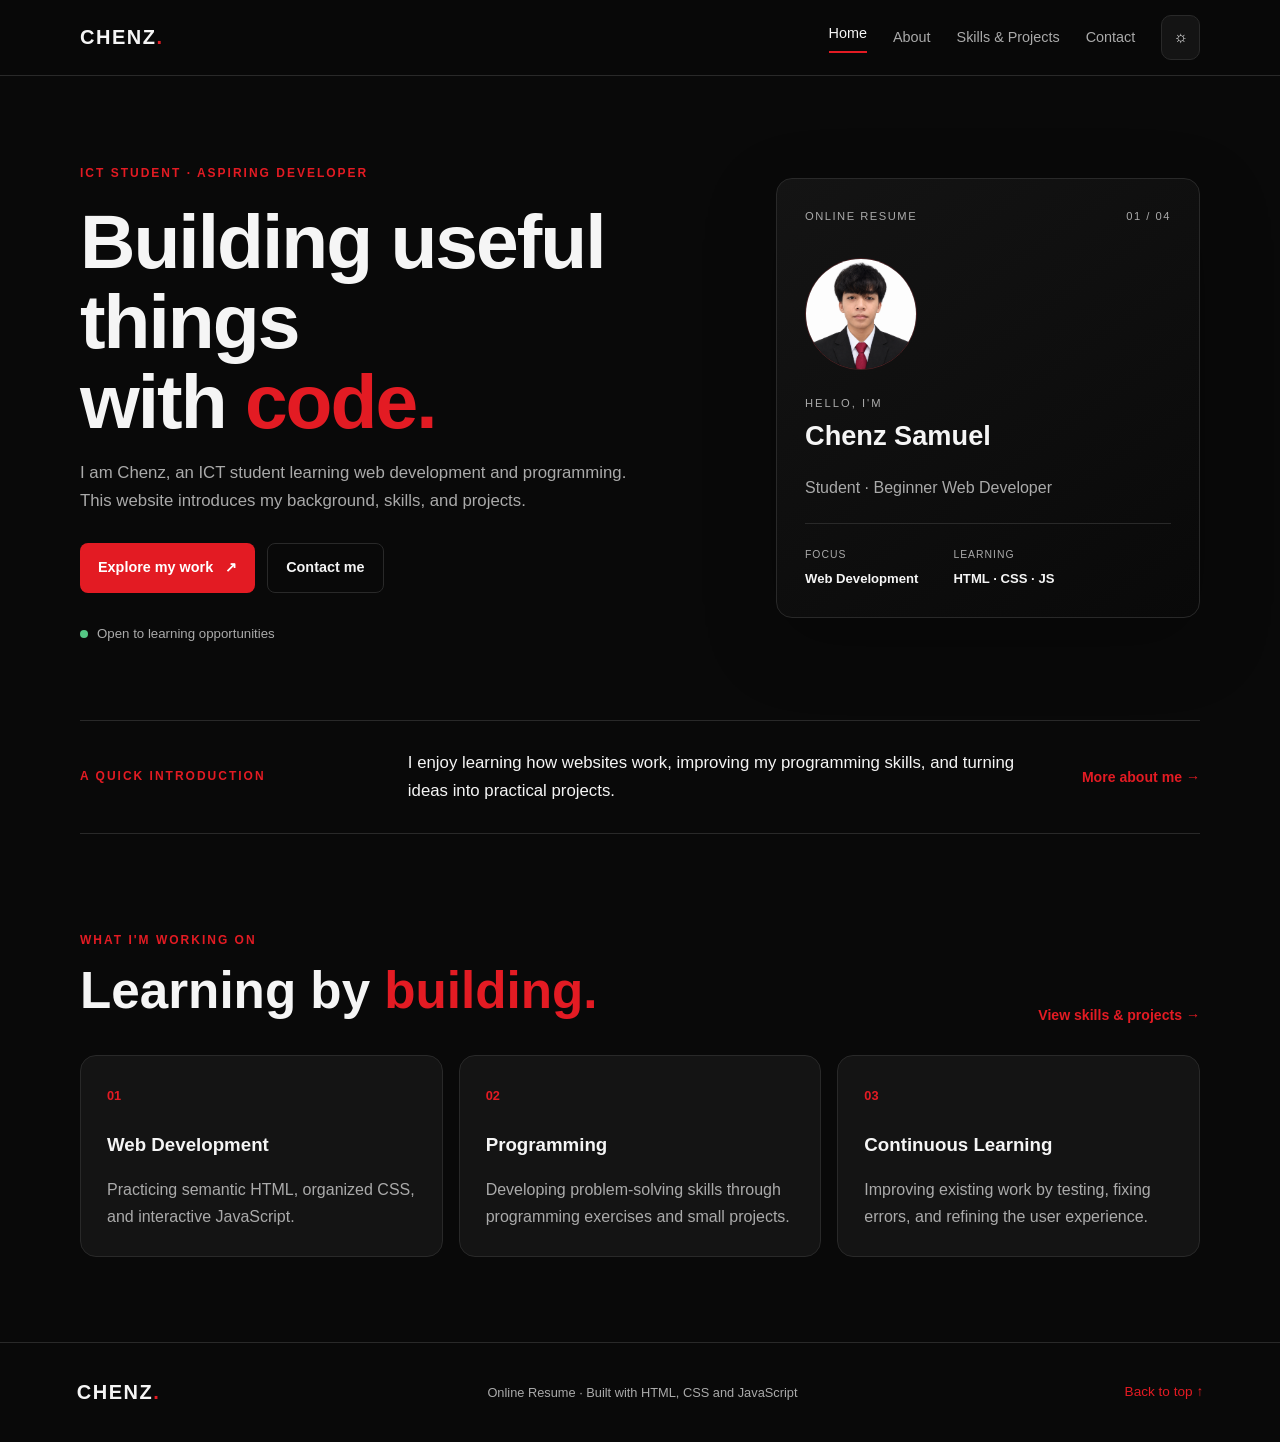
==== index.html @ 20629b26 "Fixed file import" ====
<!DOCTYPE html>
<html lang="en">
<head>
    <meta charset="UTF-8">
    <meta name="viewport" content="width=device-width, initial-scale=1.0">
    <meta name="description" content="Chenz's online resume and portfolio.">

    <title>Chenz | Online Resume</title>

    <link rel="stylesheet" href="assets/css/style.css">
    <script src="assets/js/script.js" defer></script>
</head>
<body>
    <div class="scroll-progress" aria-hidden="true"></div>

    <header class="site-header">
        <a class="brand" href="index.html">
            CHENZ<span>.</span>
        </a>

        <button
            class="menu-toggle"
            type="button"
            aria-label="Open navigation"
            aria-expanded="false"
        >
            ☰
        </button>

        <nav class="nav-links" aria-label="Main navigation">
            <a class="active" href="index.html">Home</a>
            <a href="pages/page1/index.html">About</a>
            <a href="pages/page2/index.html">Skills & Projects</a>
            <a href="pages/page3/index.html">Contact</a>

            <button
                class="theme-toggle"
                type="button"
                aria-label="Toggle light and dark theme"
            >
                ☼
            </button>
        </nav>
    </header>

    <main>
        <section class="hero section-wrap">
            <div class="hero-copy reveal">
                <p class="eyebrow">ICT STUDENT · ASPIRING DEVELOPER</p>

                <h1>
                    Building useful things<br>
                    with <span>code.</span>
                </h1>

                <p class="hero-description">
                    I am Chenz, an ICT student learning web development and
                    programming. This website introduces my background,
                    skills, and projects.
                </p>

                <div class="hero-actions">
                    <a
                        class="button button-primary"
                        href="pages/page2/index.html"
                    >
                        Explore my work
                        <span aria-hidden="true">↗</span>
                    </a>

                    <a
                        class="button button-outline"
                        href="pages/page3/index.html"
                    >
                        Contact me
                    </a>
                </div>

                <div class="hero-meta">
                    <span class="status-dot"></span>
                    Open to learning opportunities
                </div>
            </div>

            <div class="hero-card reveal" aria-label="Profile introduction">
                <div class="card-topline">
                    <span>ONLINE RESUME</span>
                    <span>01 / 04</span>
                </div>

                <div class="profile-mark">
                    <img src="assets/img/formal.png" alt="My Profile Photo">
                </div>

                <p class="card-kicker">HELLO, I'M</p>

                <h2>Chenz Samuel</h2>

                <p class="muted">
                    Student · Beginner Web Developer
                </p>

                <div class="card-rule"></div>

                <div class="quick-facts">
                    <div>
                        <span>FOCUS</span>
                        <strong>Web Development</strong>
                    </div>

                    <div>
                        <span>LEARNING</span>
                        <strong>HTML · CSS · JS</strong>
                    </div>
                </div>
            </div>
        </section>

        <section class="section-wrap intro-strip reveal">
            <p class="eyebrow">A QUICK INTRODUCTION</p>

            <p>
                I enjoy learning how websites work, improving my programming
                skills, and turning ideas into practical projects.
            </p>

            <a class="text-link" href="pages/page1/index.html">
                More about me
                <span aria-hidden="true">→</span>
            </a>
        </section>

        <section class="section-wrap section-block reveal">
            <div class="section-heading">
                <div>
                    <p class="eyebrow">WHAT I'M WORKING ON</p>
                    <h2>
                        Learning by <span>building.</span>
                    </h2>
                </div>

                <a class="text-link" href="pages/page2/index.html">
                    View skills & projects →
                </a>
            </div>

            <div class="feature-grid">
                <article class="feature-card">
                    <span class="feature-number">01</span>

                    <h3>Web Development</h3>

                    <p>
                        Practicing semantic HTML, organized CSS, and
                        interactive JavaScript.
                    </p>
                </article>

                <article class="feature-card">
                    <span class="feature-number">02</span>

                    <h3>Programming</h3>

                    <p>
                        Developing problem-solving skills through programming
                        exercises and small projects.
                    </p>
                </article>

                <article class="feature-card">
                    <span class="feature-number">03</span>

                    <h3>Continuous Learning</h3>

                    <p>
                        Improving existing work by testing, fixing errors,
                        and refining the user experience.
                    </p>
                </article>
            </div>
        </section>
    </main>

    <footer class="site-footer">
        <a class="brand" href="index.html">
            CHENZ<span>.</span>
        </a>

        <p>
            Online Resume · Built with HTML, CSS and JavaScript
        </p>

        <a href="#top" class="back-to-top">
            Back to top ↑
        </a>
    </footer>
</body>
</html>
---- assets/css/style.css ----
/* ResumeV2 Shared Styles */

/* Theme Variables */
:root {
    --bg: #090909;
    --surface: #141414;
    --surface-hover: #1c1c1c;
    --text: #f5f5f5;
    --muted: #aaa;
    --border: #292929;
    --red: #e31b23;
    --nav-height: 76px;
    --content: 1120px;
    --radius: 16px;
    --shadow: 0 24px 70px rgba(0, 0, 0, 0.25);
}

:root[data-theme="light"] {
    --bg: #f6f6f6;
    --surface: #fff;
    --surface-hover: #eee;
    --text: #171717;
    --muted: #5e5e5e;
    --border: #ddd;
    --shadow: 0 20px 60px rgba(0, 0, 0, 0.08);
}

/* Global Styles */
* {
    box-sizing: border-box;
}

html {
    scroll-behavior: smooth;
    scroll-padding-top: calc(var(--nav-height) + 20px);
}

body {
    margin: 0;
    background: var(--bg);
    color: var(--text);
    font-family: Arial, Helvetica, sans-serif;
    line-height: 1.65;
    transition: background 0.25s, color 0.25s;
}

a {
    color: inherit;
    text-decoration: none;
}

button {
    font: inherit;
}

/* Header and Navigation */
.site-header {
    height: var(--nav-height);
    position: sticky;
    top: 0;
    z-index: 20;
    display: flex;
    align-items: center;
    justify-content: space-between;
    padding: 0 max(6%, calc((100% - var(--content)) / 2));
    background: color-mix(in srgb, var(--bg) 90%, transparent);
    backdrop-filter: blur(14px);
    border-bottom: 1px solid var(--border);
}

.brand {
    font-weight: 900;
    letter-spacing: 1.5px;
    font-size: 1.25rem;
}

.brand span,
h1 span,
h2 span {
    color: var(--red);
}

.nav-links {
    display: flex;
    align-items: center;
    gap: 26px;
}

.nav-links a {
    font-size: 0.9rem;
    color: var(--muted);
    transition: color 0.2s;
}

.nav-links a:hover,
.nav-links a.active {
    color: var(--text);
}

.nav-links a.active::after {
    content: "";
    display: block;
    height: 2px;
    background: var(--red);
    margin-top: 5px;
}

.theme-toggle,
.menu-toggle {
    color: var(--text);
    background: var(--surface);
    border: 1px solid var(--border);
    border-radius: 10px;
    padding: 8px 11px;
    cursor: pointer;
}

.menu-toggle {
    display: none;
}

/* Scroll Progress */
.scroll-progress {
    position: fixed;
    top: 0;
    left: 0;
    z-index: 40;
    height: 3px;
    width: 0;
    background: var(--red);
}

/* General Layout */
.section-wrap {
    width: min(var(--content), 88%);
    margin-inline: auto;
}

.eyebrow {
    color: var(--red);
    font-size: 0.75rem;
    font-weight: 800;
    letter-spacing: 2px;
}

/* Hero Section */
.hero {
    min-height: 610px;
    display: grid;
    grid-template-columns: 1.2fr 0.8fr;
    align-items: center;
    gap: 60px;
    padding-block: 76px;
}

.hero h1 {
    font-size: clamp(2.8rem, 6vw, 5rem);
    line-height: 1.04;
    letter-spacing: -2px;
    margin: 18px 0;
}

.hero-description {
    color: var(--muted);
    max-width: 570px;
    font-size: 1.05rem;
}

.hero-actions {
    display: flex;
    gap: 12px;
    flex-wrap: wrap;
    margin-top: 28px;
}

.button {
    display: inline-flex;
    align-items: center;
    justify-content: center;
    gap: 12px;
    padding: 12px 18px;
    border-radius: 8px;
    font-weight: 700;
    font-size: 0.9rem;
    transition: transform 0.2s, background 0.2s;
}

.button:hover {
    transform: translateY(-2px);
}

.button-primary {
    background: var(--red);
    color: white;
}

.button-outline {
    border: 1px solid var(--border);
}

.hero-meta {
    display: flex;
    align-items: center;
    gap: 9px;
    color: var(--muted);
    font-size: 0.83rem;
    margin-top: 30px;
}

.status-dot {
    width: 8px;
    height: 8px;
    background: #54c784;
    border-radius: 50%;
}

/* Hero Profile Card */
.hero-card {
    background: linear-gradient(145deg, var(--surface), var(--bg));
    border: 1px solid var(--border);
    border-radius: var(--radius);
    padding: 28px;
    box-shadow: var(--shadow);
    min-height: 340px;
}

.card-topline {
    display: flex;
    justify-content: space-between;
    color: var(--muted);
    font-size: 0.7rem;
    letter-spacing: 1.5px;
}

.profile-mark {
    width: 112px;
    height: 112px;
    margin: 32px 0 24px;
    border: 1px solid #4a2022;
    border-radius: 50%;
    overflow: hidden;
    background: #211112;
}

.profile-mark img {
    width: 100%;
    height: 100%;
    display: block;
    object-fit: cover;
    object-position: center;
}

.card-kicker {
    font-size: 0.7rem;
    letter-spacing: 2px;
    color: var(--muted);
    margin: 0;
}

.hero-card h2 {
    font-size: 1.7rem;
    margin: 2px 0;
}

.muted {
    color: var(--muted);
}

.card-rule {
    height: 1px;
    background: var(--border);
    margin: 22px 0;
}

.quick-facts {
    display: flex;
    gap: 35px;
}

.quick-facts div {
    display: grid;
    gap: 4px;
}

.quick-facts span {
    font-size: 0.65rem;
    color: var(--muted);
    letter-spacing: 1px;
}

.quick-facts strong {
    font-size: 0.82rem;
}

/* Introduction Section */
.intro-strip {
    border-block: 1px solid var(--border);
    padding: 28px 0;
    display: grid;
    grid-template-columns: 0.7fr 1.5fr auto;
    gap: 25px;
    align-items: center;
}

.intro-strip p {
    margin: 0;
}

.intro-strip > p:nth-child(2) {
    font-size: 1.05rem;
}

.text-link {
    color: var(--red);
    font-weight: 700;
    font-size: 0.88rem;
    white-space: nowrap;
}

/* General Section Blocks */
.section-block {
    padding-block: 85px;
}

.section-heading {
    display: flex;
    justify-content: space-between;
    align-items: end;
    gap: 20px;
    margin-bottom: 28px;
}

.section-heading h2,
.page-heading h1 {
    font-size: clamp(2rem, 4vw, 3.3rem);
    line-height: 1.1;
    margin: 8px 0;
}

/* Feature Cards */
.feature-grid {
    display: grid;
    grid-template-columns: repeat(3, 1fr);
    gap: 16px;
}

.feature-card,
.content-card {
    border: 1px solid var(--border);
    border-radius: var(--radius);
    background: var(--surface);
    padding: 26px;
    transition: transform 0.2s, border-color 0.2s;
}

.feature-card:hover,
.content-card:hover {
    transform: translateY(-4px);
    border-color: #6b272a;
}

.feature-number {
    color: var(--red);
    font-weight: 800;
    font-size: 0.8rem;
}

.feature-card h3 {
    margin: 22px 0 8px;
}

.feature-card p,
.content-card p {
    color: var(--muted);
    margin-bottom: 0;
}

/* Footer */
.site-footer {
    border-top: 1px solid var(--border);
    padding: 26px 6%;
    display: flex;
    align-items: center;
    justify-content: space-between;
    gap: 20px;
}

.site-footer p {
    font-size: 0.8rem;
    color: var(--muted);
}

.back-to-top {
    font-size: 0.85rem;
    color: var(--red);
}

/* Inner Pages */
.page-main {
    min-height: 70vh;
    padding-block: 70px 90px;
}

.page-heading {
    max-width: 780px;
    margin-bottom: 38px;
}

.page-heading > p:last-child {
    color: var(--muted);
    max-width: 650px;
}

.content-grid {
    display: grid;
    grid-template-columns: repeat(2, minmax(0, 1fr));
    gap: 18px;
}

.content-card h2,
.content-card h3 {
    margin-top: 5px;
}

/* Skill Tags */
.tag-list {
    display: flex;
    flex-wrap: wrap;
    gap: 9px;
    margin-top: 18px;
}

.tag {
    border: 1px solid var(--border);
    background: var(--surface);
    border-radius: 30px;
    padding: 6px 12px;
    font-size: 0.82rem;
}

/* Timeline */
.timeline-item {
    border-left: 2px solid var(--red);
    padding: 0 0 24px 22px;
    margin-left: 8px;
}

.timeline-item:last-child {
    padding-bottom: 0;
}

.timeline-item time {
    color: var(--red);
    font-size: 0.8rem;
    font-weight: 700;
}

.timeline-item h3 {
    margin: 5px 0;
}

/* Contact Section */
.contact-layout {
    display: grid;
    grid-template-columns: 0.8fr 1.2fr;
    gap: 24px;
}

.contact-list {
    display: grid;
    gap: 16px;
}

.contact-item {
    padding: 16px;
    border: 1px solid var(--border);
    border-radius: 12px;
}

.contact-item small {
    display: block;
    color: var(--muted);
    margin-bottom: 4px;
}

/* Contact Form */
.contact-form {
    display: grid;
    gap: 14px;
}

.contact-form label {
    display: grid;
    gap: 7px;
    font-size: 0.9rem;
}

.contact-form input,
.contact-form textarea {
    width: 100%;
    padding: 12px;
    border: 1px solid var(--border);
    border-radius: 8px;
    background: var(--bg);
    color: var(--text);
    font: inherit;
}

.contact-form textarea {
    min-height: 140px;
    resize: vertical;
}

.form-note {
    font-size: 0.8rem;
    color: var(--muted);
}

/* Reveal Animation */
.reveal {
    animation: fade-up 0.65s ease both;
}

@keyframes fade-up {
    from {
        opacity: 0;
        transform: translateY(16px);
    }

    to {
        opacity: 1;
        transform: translateY(0);
    }
}

/* Responsive Layout */
@media (max-width: 760px) {
    :root {
        --nav-height: 68px;
    }

    .site-header {
        padding-inline: 6%;
    }

    .menu-toggle {
        display: block;
    }

    .nav-links {
        display: none;
        position: absolute;
        top: calc(var(--nav-height) - 1px);
        left: 0;
        right: 0;
        padding: 20px 6%;
        background: var(--bg);
        border-bottom: 1px solid var(--border);
        align-items: stretch;
        gap: 18px;
    }

    .nav-links.open {
        display: flex;
        flex-direction: column;
    }

    .nav-links a.active::after {
        display: none;
    }

    .hero {
        grid-template-columns: 1fr;
        gap: 35px;
        padding-block: 55px;
    }

    .hero h1 {
        font-size: clamp(2.8rem, 12vw, 4.5rem);
    }

    .hero-card {
        max-width: 520px;
    }

    .intro-strip {
        grid-template-columns: 1fr;
        gap: 12px;
    }

    .section-block {
        padding-block: 60px;
    }

    .section-heading {
        align-items: start;
        flex-direction: column;
    }

    .feature-grid,
    .content-grid,
    .contact-layout {
        grid-template-columns: 1fr;
    }

    .site-footer {
        flex-wrap: wrap;
    }

    .site-footer p {
        order: 3;
        width: 100%;
    }

    .quick-facts {
        gap: 20px;
    }
}

/* Reduced Motion Accessibility */
@media (prefers-reduced-motion: reduce) {
    *,
    *::before,
    *::after {
        scroll-behavior: auto !important;
        animation-duration: 0.01ms !important;
        transition-duration: 0.01ms !important;
    }
}

/* Print Styles */
@media print {
    .site-header,
    .site-footer,
    .scroll-progress,
    .hero-actions,
    .theme-toggle,
    .menu-toggle {
        display: none !important;
    }

    body {
        background: white;
        color: black;
    }

    .hero {
        min-height: auto;
        padding: 20px 0;
    }

    .hero-card,
    .feature-card,
    .content-card {
        box-shadow: none;
        break-inside: avoid;
    }

    .muted,
    .hero-description,
    .feature-card p,
    .content-card p {
        color: #444;
    }
}
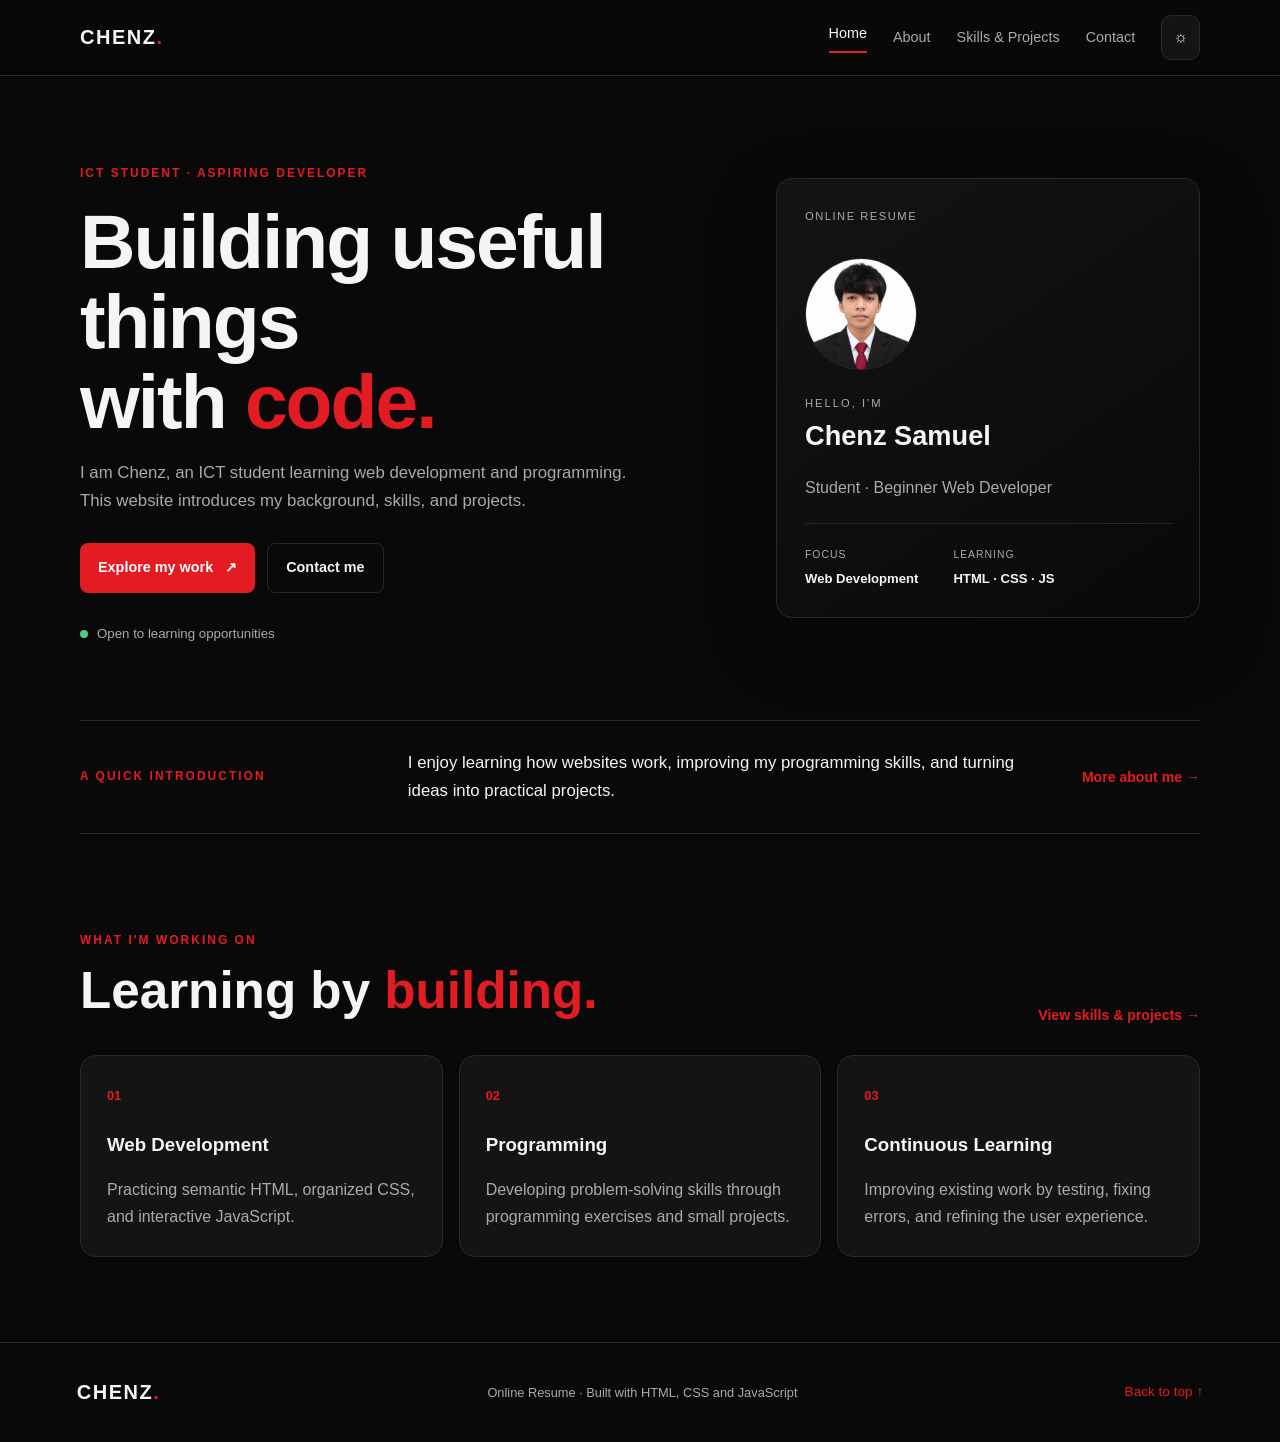
==== commit e9d0b853: "Fixed file content" ====
--- a/index.html
+++ b/index.html
@@ -29,9 +29,9 @@
 
         <nav class="nav-links" aria-label="Main navigation">
             <a class="active" href="index.html">Home</a>
-            <a href="pages/page1/index.html">About</a>
-            <a href="pages/page2/index.html">Skills & Projects</a>
-            <a href="pages/page3/index.html">Contact</a>
+            <a href="pages/about/index.html">About</a>
+            <a href="pages/skills-projects/index.html">Skills & Projects</a>
+            <a href="pages/contact/index.html">Contact</a>
 
             <button
                 class="theme-toggle"
@@ -62,7 +62,7 @@
                 <div class="hero-actions">
                     <a
                         class="button button-primary"
-                        href="pages/page2/index.html"
+                        href="pages/skills-projects/index.html"
                     >
                         Explore my work
                         <span aria-hidden="true">↗</span>
@@ -70,7 +70,7 @@
 
                     <a
                         class="button button-outline"
-                        href="pages/page3/index.html"
+                        href="pages/contact/index.html"
                     >
                         Contact me
                     </a>
@@ -85,7 +85,6 @@
             <div class="hero-card reveal" aria-label="Profile introduction">
                 <div class="card-topline">
                     <span>ONLINE RESUME</span>
-                    <span>01 / 04</span>
                 </div>
 
                 <div class="profile-mark">
@@ -124,7 +123,7 @@
                 skills, and turning ideas into practical projects.
             </p>
 
-            <a class="text-link" href="pages/page1/index.html">
+            <a class="text-link" href="pages/about/index.html">
                 More about me
                 <span aria-hidden="true">→</span>
             </a>
@@ -139,7 +138,7 @@
                     </h2>
                 </div>
 
-                <a class="text-link" href="pages/page2/index.html">
+                <a class="text-link" href="pages/skills-projects/index.html">
                     View skills & projects →
                 </a>
             </div>
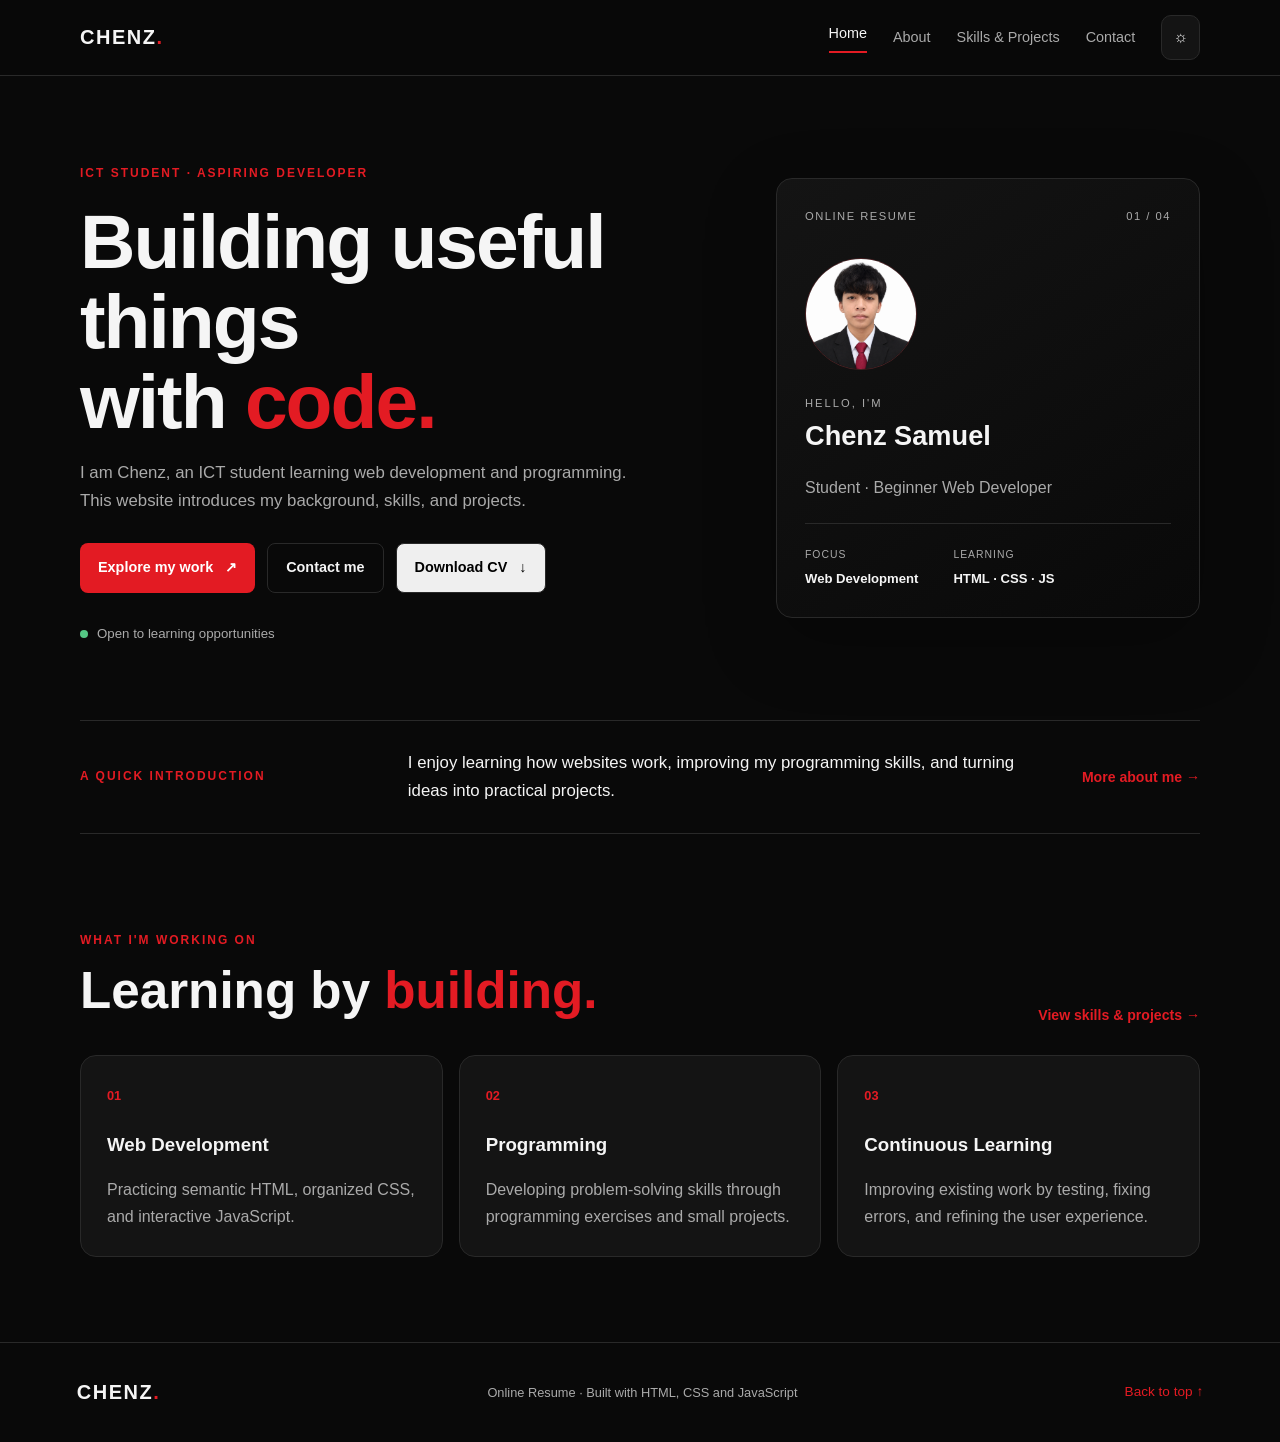
==== commit 18165984: "Add Technologies Section and Resume QR Popup" ====
--- a/index.html
+++ b/index.html
@@ -74,6 +74,15 @@
                     >
                         Contact me
                     </a>
+
+                    <button
+                        class="button button-outline"
+                        id="downloadCvBtn"
+                        type="button"
+                    >
+                        Download CV
+                        <span aria-hidden="true">↓</span>
+                    </button>
                 </div>
 
                 <div class="hero-meta">
@@ -85,6 +94,7 @@
             <div class="hero-card reveal" aria-label="Profile introduction">
                 <div class="card-topline">
                     <span>ONLINE RESUME</span>
+                    <span>01 / 04</span>
                 </div>
 
                 <div class="profile-mark">
--- a/assets/css/style.css
+++ b/assets/css/style.css
@@ -662,4 +662,76 @@
     .content-card p {
         color: #444;
     }
-}+}
+
+
+/* QR Code Modal */
+
+.qr-modal {
+    position: fixed;
+    inset: 0;
+    background: rgba(0, 0, 0, 0.8);
+    backdrop-filter: blur(8px);
+    display: none;
+    justify-content: center;
+    align-items: center;
+    z-index: 9999;
+    padding: 20px;
+}
+
+.qr-modal.active {
+    display: flex;
+}
+
+.qr-modal-content {
+    position: relative;
+    background: var(--surface);
+    border: 1px solid var(--border);
+    border-radius: var(--radius);
+    padding: 35px;
+    width: 100%;
+    max-width: 400px;
+    text-align: center;
+    animation: qrAppear 0.3s ease;
+}
+
+.qr-modal-content h2 span {
+    color: var(--red);
+}
+
+.qr-container {
+    background: white;
+    padding: 15px;
+    width: 190px;
+    height: 190px;
+    margin: 25px auto;
+    border-radius: 12px;
+}
+
+.qr-container img {
+    width: 100%;
+    height: 100%;
+    object-fit: contain;
+}
+
+.qr-close {
+    position: absolute;
+    top: 12px;
+    right: 18px;
+    background: none;
+    border: none;
+    color: var(--text);
+    font-size: 28px;
+    cursor: pointer;
+}
+
+@keyframes qrAppear {
+    from {
+        opacity: 0;
+        transform: translateY(15px) scale(0.95);
+    }
+    to {
+        opacity: 1;
+        transform: translateY(0) scale(1);
+    }
+}
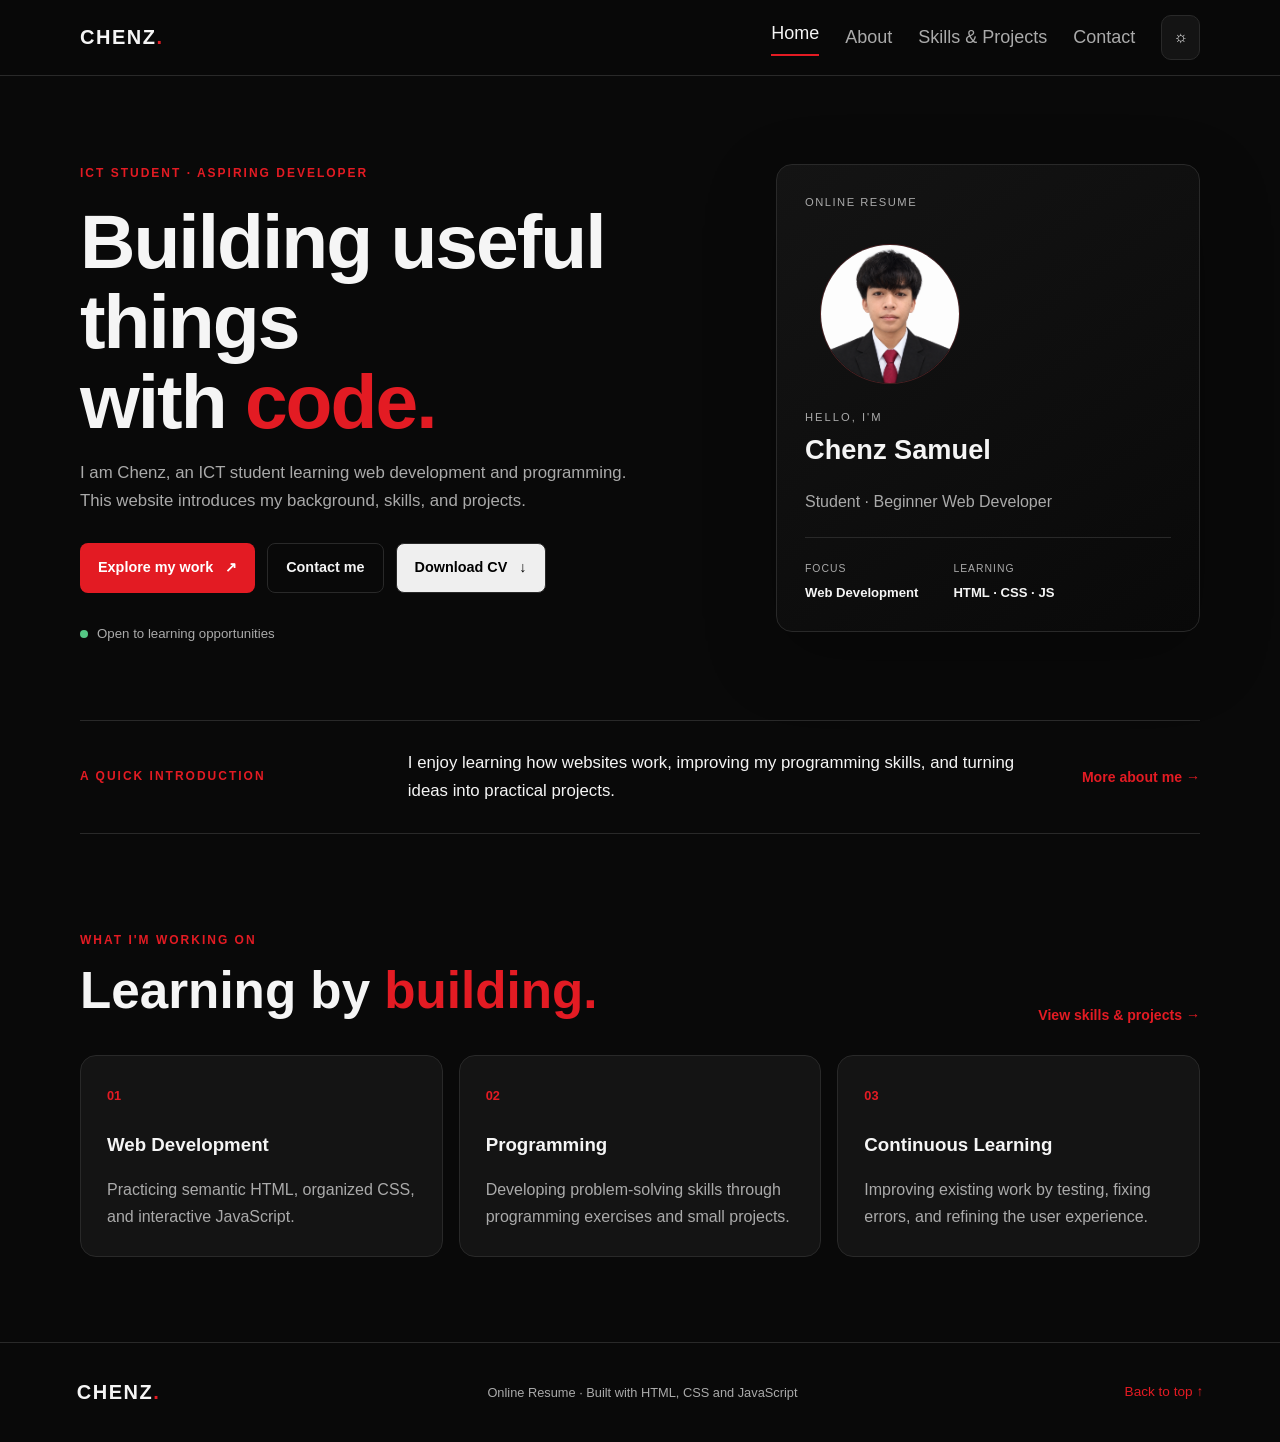
==== commit a6ef3a91: "Merge pull request #10 from Zhency-code/responsiveness-optimization Added Technologies Section and R" ====
--- a/index.html
+++ b/index.html
@@ -94,7 +94,6 @@
             <div class="hero-card reveal" aria-label="Profile introduction">
                 <div class="card-topline">
                     <span>ONLINE RESUME</span>
-                    <span>01 / 04</span>
                 </div>
 
                 <div class="profile-mark">
--- a/assets/css/style.css
+++ b/assets/css/style.css
@@ -87,7 +87,7 @@
 }
 
 .nav-links a {
-    font-size: 0.9rem;
+    font-size: 18px;
     color: var(--muted);
     transition: color 0.2s;
 }
@@ -233,9 +233,9 @@
 }
 
 .profile-mark {
-    width: 112px;
-    height: 112px;
-    margin: 32px 0 24px;
+    width: 140px;
+    height: 140px;
+    margin: 32px 0 24px 15px;
     border: 1px solid #4a2022;
     border-radius: 50%;
     overflow: hidden;
